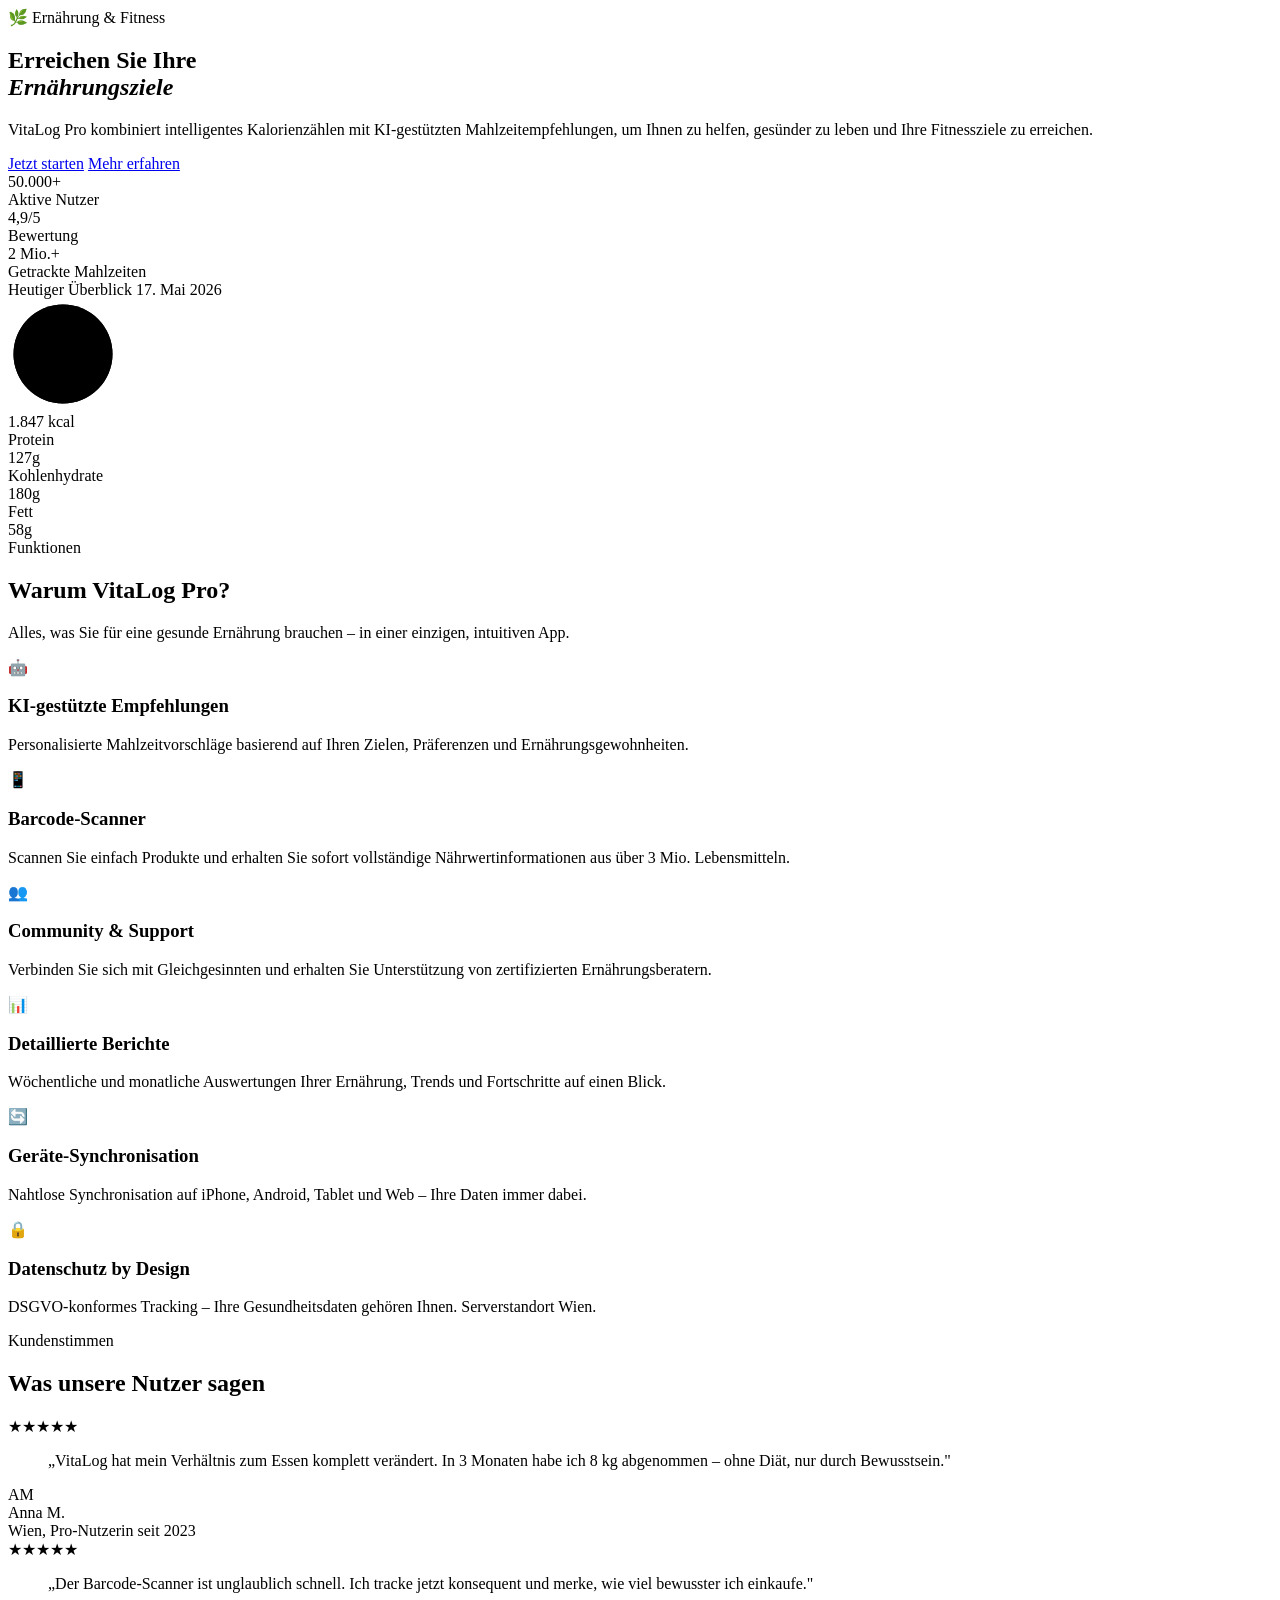
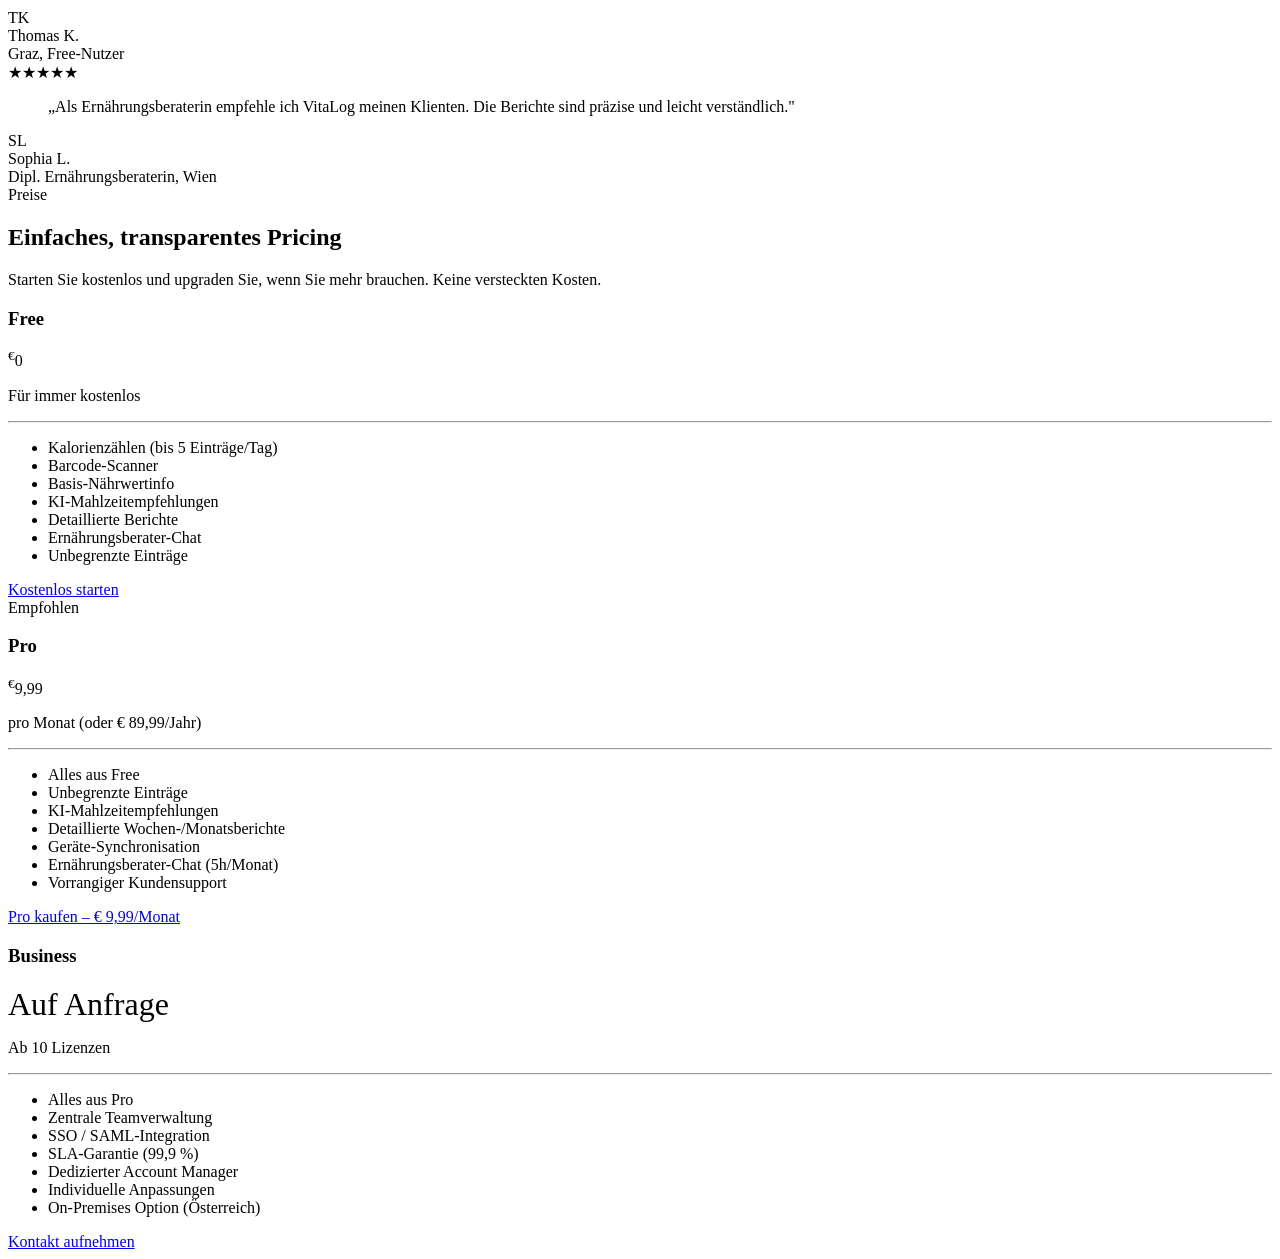
==== index.html @ e565c787 "initialise" ====
<!DOCTYPE html>
<html lang="de">
<head>
  <meta charset="UTF-8">
  <meta name="viewport" content="width=device-width, initial-scale=1.0">
  <meta name="description" content="VitaLog Pro – Die KI-gestützte Ernährungs- und Fitness-App von VitaForge OG. Kalorienzählen, Barcode-Scanner, personalisierte Mahlzeitempfehlungen.">
  <title>VitaLog Pro – Intelligentes Ernährungstracking | VitaForge OG</title>
  <link rel="stylesheet" href="css/style.css">
  <!-- Canonical -->
  <link rel="canonical" href="https://vitaforge.github.io/vitalog/">
  <!-- Open Graph -->
  <meta property="og:title" content="VitaLog Pro – Intelligentes Ernährungstracking">
  <meta property="og:description" content="KI-gestützte Mahlzeitempfehlungen und Kalorienzählen leicht gemacht.">
  <meta property="og:type" content="website">
</head>
<body>
  <div id="nav-placeholder"></div>

  <main id="main-content">
    <!-- HERO -->
    <section class="hero" aria-labelledby="hero-heading">
      <div class="container hero-inner">
        <div class="hero-content">
          <div class="hero-badge">🌿 Ernährung &amp; Fitness</div>
          <h1 id="hero-heading">Erreichen Sie Ihre<br><em>Ernährungsziele</em></h1>
          <p class="hero-sub">
            VitaLog Pro kombiniert intelligentes Kalorienzählen mit KI-gestützten
            Mahlzeitempfehlungen, um Ihnen zu helfen, gesünder zu leben und Ihre
            Fitnessziele zu erreichen.
          </p>
          <div class="hero-actions">
            <a href="#pricing" class="btn btn-lg btn-hero-primary">Jetzt starten</a>
            <a href="about.html" class="btn btn-lg btn-hero-outline">Mehr erfahren</a>
          </div>
          <div class="hero-stats" role="list" aria-label="Produktkennzahlen">
            <div class="stat" role="listitem">
              <div class="stat-value">50.000+</div>
              <div class="stat-label">Aktive Nutzer</div>
            </div>
            <div class="stat" role="listitem">
              <div class="stat-value">4,9/5</div>
              <div class="stat-label">Bewertung</div>
            </div>
            <div class="stat" role="listitem">
              <div class="stat-value">2 Mio.+</div>
              <div class="stat-label">Getrackte Mahlzeiten</div>
            </div>
          </div>
        </div>

        <!-- Mock Dashboard -->
        <div class="hero-visual" aria-hidden="true">
          <div class="dashboard-card">
            <div class="dash-header">
              <span class="dash-title">Heutiger Überblick</span>
              <span class="dash-date">17. Mai 2026</span>
            </div>
            <div class="calorie-ring">
              <svg viewBox="0 0 100 100" width="110" height="110" aria-hidden="true">
                <circle class="ring-bg" cx="50" cy="50" r="45"/>
                <circle class="ring-fill" cx="50" cy="50" r="45"/>
              </svg>
              <div class="ring-center">
                <span class="ring-kcal">1.847</span>
                <span class="ring-label">kcal</span>
              </div>
            </div>
            <div class="macro-bars">
              <div class="macro-row">
                <span class="macro-name">Protein</span>
                <div class="macro-bar-wrap"><div class="macro-bar" style="width:72%;background:#74C69D"></div></div>
                <span class="macro-val">127g</span>
              </div>
              <div class="macro-row">
                <span class="macro-name">Kohlenhydrate</span>
                <div class="macro-bar-wrap"><div class="macro-bar" style="width:85%;background:#52B788"></div></div>
                <span class="macro-val">180g</span>
              </div>
              <div class="macro-row">
                <span class="macro-name">Fett</span>
                <div class="macro-bar-wrap"><div class="macro-bar" style="width:55%;background:#40916C"></div></div>
                <span class="macro-val">58g</span>
              </div>
            </div>
          </div>
        </div>
      </div>
    </section>

    <!-- FEATURES -->
    <section id="features" aria-labelledby="features-heading">
      <div class="container">
        <div class="section-head centered">
          <span class="section-label">Funktionen</span>
          <h2 class="section-title" id="features-heading">Warum VitaLog Pro?</h2>
          <p class="section-intro">
            Alles, was Sie für eine gesunde Ernährung brauchen – in einer einzigen, intuitiven App.
          </p>
        </div>

        <div class="features-grid">
          <article class="feature-card">
            <div class="feature-icon" aria-hidden="true">🤖</div>
            <h3>KI-gestützte Empfehlungen</h3>
            <p>Personalisierte Mahlzeitvorschläge basierend auf Ihren Zielen, Präferenzen und Ernährungsgewohnheiten.</p>
          </article>
          <article class="feature-card">
            <div class="feature-icon" aria-hidden="true">📱</div>
            <h3>Barcode-Scanner</h3>
            <p>Scannen Sie einfach Produkte und erhalten Sie sofort vollständige Nährwertinformationen aus über 3 Mio. Lebensmitteln.</p>
          </article>
          <article class="feature-card">
            <div class="feature-icon" aria-hidden="true">👥</div>
            <h3>Community &amp; Support</h3>
            <p>Verbinden Sie sich mit Gleichgesinnten und erhalten Sie Unterstützung von zertifizierten Ernährungsberatern.</p>
          </article>
          <article class="feature-card">
            <div class="feature-icon" aria-hidden="true">📊</div>
            <h3>Detaillierte Berichte</h3>
            <p>Wöchentliche und monatliche Auswertungen Ihrer Ernährung, Trends und Fortschritte auf einen Blick.</p>
          </article>
          <article class="feature-card">
            <div class="feature-icon" aria-hidden="true">🔄</div>
            <h3>Geräte-Synchronisation</h3>
            <p>Nahtlose Synchronisation auf iPhone, Android, Tablet und Web – Ihre Daten immer dabei.</p>
          </article>
          <article class="feature-card">
            <div class="feature-icon" aria-hidden="true">🔒</div>
            <h3>Datenschutz by Design</h3>
            <p>DSGVO-konformes Tracking – Ihre Gesundheitsdaten gehören Ihnen. Serverstandort Wien.</p>
          </article>
        </div>
      </div>
    </section>

    <!-- TESTIMONIALS -->
    <section style="background:var(--clr-accent2);" aria-labelledby="testimonials-heading">
      <div class="container">
        <div class="section-head centered">
          <span class="section-label">Kundenstimmen</span>
          <h2 class="section-title" id="testimonials-heading">Was unsere Nutzer sagen</h2>
        </div>
        <div class="testimonials-grid">
          <article class="testimonial-card">
            <div class="testimonial-stars" aria-label="5 von 5 Sternen">★★★★★</div>
            <blockquote class="testimonial-text">
              „VitaLog hat mein Verhältnis zum Essen komplett verändert. In 3 Monaten habe ich 8 kg abgenommen – ohne Diät, nur durch Bewusstsein."
            </blockquote>
            <footer class="testimonial-author">
              <div class="avatar avatar-a" aria-hidden="true">AM</div>
              <div>
                <div class="author-name">Anna M.</div>
                <div class="author-role">Wien, Pro-Nutzerin seit 2023</div>
              </div>
            </footer>
          </article>
          <article class="testimonial-card">
            <div class="testimonial-stars" aria-label="5 von 5 Sternen">★★★★★</div>
            <blockquote class="testimonial-text">
              „Der Barcode-Scanner ist unglaublich schnell. Ich tracke jetzt konsequent und merke, wie viel bewusster ich einkaufe."
            </blockquote>
            <footer class="testimonial-author">
              <div class="avatar avatar-b" aria-hidden="true">TK</div>
              <div>
                <div class="author-name">Thomas K.</div>
                <div class="author-role">Graz, Free-Nutzer</div>
              </div>
            </footer>
          </article>
          <article class="testimonial-card">
            <div class="testimonial-stars" aria-label="5 von 5 Sternen">★★★★★</div>
            <blockquote class="testimonial-text">
              „Als Ernährungsberaterin empfehle ich VitaLog meinen Klienten. Die Berichte sind präzise und leicht verständlich."
            </blockquote>
            <footer class="testimonial-author">
              <div class="avatar avatar-c" aria-hidden="true">SL</div>
              <div>
                <div class="author-name">Sophia L.</div>
                <div class="author-role">Dipl. Ernährungsberaterin, Wien</div>
              </div>
            </footer>
          </article>
        </div>
      </div>
    </section>

    <!-- PRICING -->
    <section id="pricing" aria-labelledby="pricing-heading">
      <div class="container">
        <div class="section-head centered">
          <span class="section-label">Preise</span>
          <h2 class="section-title" id="pricing-heading">Einfaches, transparentes Pricing</h2>
          <p class="section-intro">
            Starten Sie kostenlos und upgraden Sie, wenn Sie mehr brauchen. Keine versteckten Kosten.
          </p>
        </div>

        <div class="pricing-grid">
          <!-- Free -->
          <div class="pricing-card">
            <h3 class="pricing-name">Free</h3>
            <div class="pricing-price"><sup>€</sup>0</div>
            <p class="pricing-period">Für immer kostenlos</p>
            <hr class="pricing-divider">
            <ul class="pricing-features" aria-label="Im Free-Plan enthalten">
              <li>Kalorienzählen (bis 5 Einträge/Tag)</li>
              <li>Barcode-Scanner</li>
              <li>Basis-Nährwertinfo</li>
              <li class="disabled">KI-Mahlzeitempfehlungen</li>
              <li class="disabled">Detaillierte Berichte</li>
              <li class="disabled">Ernährungsberater-Chat</li>
              <li class="disabled">Unbegrenzte Einträge</li>
            </ul>
            <a href="kontakt.html" class="btn btn-outline" style="width:100%;justify-content:center;">Kostenlos starten</a>
          </div>

          <!-- Pro (featured) -->
          <div class="pricing-card featured" aria-label="Empfohlener Plan">
            <div class="pricing-badge">Empfohlen</div>
            <h3 class="pricing-name">Pro</h3>
            <div class="pricing-price"><sup>€</sup>9,99</div>
            <p class="pricing-period">pro Monat (oder € 89,99/Jahr)</p>
            <hr class="pricing-divider">
            <ul class="pricing-features" aria-label="Im Pro-Plan enthalten">
              <li>Alles aus Free</li>
              <li>Unbegrenzte Einträge</li>
              <li>KI-Mahlzeitempfehlungen</li>
              <li>Detaillierte Wochen-/Monatsberichte</li>
              <li>Geräte-Synchronisation</li>
              <li>Ernährungsberater-Chat (5h/Monat)</li>
              <li>Vorrangiger Kundensupport</li>
            </ul>
            <a href="#checkout" class="btn btn-primary" style="width:100%;justify-content:center;" id="checkout-btn">Pro kaufen – € 9,99/Monat</a>
          </div>

          <!-- Business -->
          <div class="pricing-card">
            <h3 class="pricing-name">Business</h3>
            <div class="pricing-price" style="font-size:2rem;">Auf Anfrage</div>
            <p class="pricing-period">Ab 10 Lizenzen</p>
            <hr class="pricing-divider">
            <ul class="pricing-features" aria-label="Im Business-Plan enthalten">
              <li>Alles aus Pro</li>
              <li>Zentrale Teamverwaltung</li>
              <li>SSO / SAML-Integration</li>
              <li>SLA-Garantie (99,9 %)</li>
              <li>Dedizierter Account Manager</li>
              <li>Individuelle Anpassungen</li>
              <li>On-Premises Option (Österreich)</li>
            </ul>
            <a href="kontakt.html" class="btn btn-outline" style="width:100%;justify-content:center;">Kontakt aufnehmen</a>
          </div>
        </div>
      </div>
    </section>

    <!-- CHECKOUT MODAL (mock) -->
    <div id="checkout" role="dialog" aria-modal="true" aria-labelledby="checkout-title" style="display:none;position:fixed;inset:0;background:rgba(0,0,0,.5);z-index:500;place-items:center;padding:1rem;" class="checkout-overlay">
      <div style="background:#fff;border-radius:16px;padding:2.5rem;max-width:460px;width:100%;">
        <h2 id="checkout-title" style="font-size:1.4rem;margin-bottom:1.5rem;color:var(--clr-primary-d);">VitaLog Pro kaufen</h2>
        <div style="background:var(--clr-accent2);border-radius:8px;padding:1rem;margin-bottom:1.5rem;display:flex;justify-content:space-between;align-items:center;">
          <span style="font-weight:600;">VitaLog Pro Monatsabo</span>
          <span style="font-family:var(--ff-display);font-size:1.3rem;color:var(--clr-primary);">€ 9,99/Monat</span>
        </div>
        <div class="form-group">
          <label for="co-name">Vollständiger Name <span class="required-mark" aria-hidden="true">*</span></label>
          <input type="text" id="co-name" autocomplete="name" placeholder="Max Mustermann" required>
        </div>
        <div class="form-group">
          <label for="co-email">E-Mail-Adresse <span class="required-mark" aria-hidden="true">*</span></label>
          <input type="email" id="co-email" autocomplete="email" placeholder="max@beispiel.at" required>
        </div>
        <div class="form-group">
          <label for="co-card">Kreditkartennummer <span class="required-mark" aria-hidden="true">*</span></label>
          <input type="text" id="co-card" placeholder="•••• •••• •••• ••••" maxlength="19" autocomplete="cc-number">
          <p class="form-hint">🔒 Demo-Formular – keine echte Zahlungsverarbeitung</p>
        </div>
        <div style="display:grid;grid-template-columns:1fr 1fr;gap:1rem;">
          <div class="form-group">
            <label for="co-exp">Ablaufdatum</label>
            <input type="text" id="co-exp" placeholder="MM/JJ" maxlength="5">
          </div>
          <div class="form-group">
            <label for="co-cvc">CVC</label>
            <input type="text" id="co-cvc" placeholder="•••" maxlength="4">
          </div>
        </div>
        <label class="checkbox-label" style="margin-bottom:1.5rem;">
          <input type="checkbox" id="co-agb" required>
          <span>Ich akzeptiere die <a href="lizenz.html">Lizenz&shy;bedingungen</a> und die <a href="datenschutz.html">Datenschutz&shy;erklärung</a>.</span>
        </label>
        <div style="display:flex;gap:.75rem;">
          <button onclick="document.getElementById('checkout').style.display='none'" class="btn btn-outline" style="flex:1;" aria-label="Kaufdialog schließen">Abbrechen</button>
          <button onclick="handleCheckout()" class="btn btn-primary" style="flex:2;" id="co-submit">Jetzt kaufen</button>
        </div>
      </div>
    </div>

  </main>

  <div id="footer-placeholder"></div>
  <div id="cookie-placeholder"></div>

  <script src="js/components.js"></script>
  <script>
    document.getElementById('nav-placeholder').innerHTML = VL.nav('home');
    document.getElementById('footer-placeholder').innerHTML = VL.footer();
    document.getElementById('cookie-placeholder').innerHTML = VL.cookie();

    document.getElementById('checkout-btn').addEventListener('click', (e) => {
      e.preventDefault();
      const overlay = document.getElementById('checkout');
      overlay.style.display = 'grid';
      document.getElementById('co-name').focus();
    });

    document.getElementById('checkout').addEventListener('click', (e) => {
      if (e.target === e.currentTarget) e.currentTarget.style.display = 'none';
    });

    document.addEventListener('keydown', (e) => {
      if (e.key === 'Escape') document.getElementById('checkout').style.display = 'none';
    });

    function handleCheckout() {
      const name = document.getElementById('co-name').value.trim();
      const email = document.getElementById('co-email').value.trim();
      const agb = document.getElementById('co-agb').checked;
      if (!name || !email || !agb) {
        alert('Bitte füllen Sie alle Pflichtfelder aus und akzeptieren Sie die Lizenzbedingungen.');
        return;
      }
      document.getElementById('checkout').style.display = 'none';
      alert('✅ Danke, ' + name + '!\n\nIhre Bestellung ist eingegangen (Demo-Modus). Sie erhalten eine Bestätigung an: ' + email);
    }
  </script>
  <script src="js/main.js"></script>
</body>
</html>
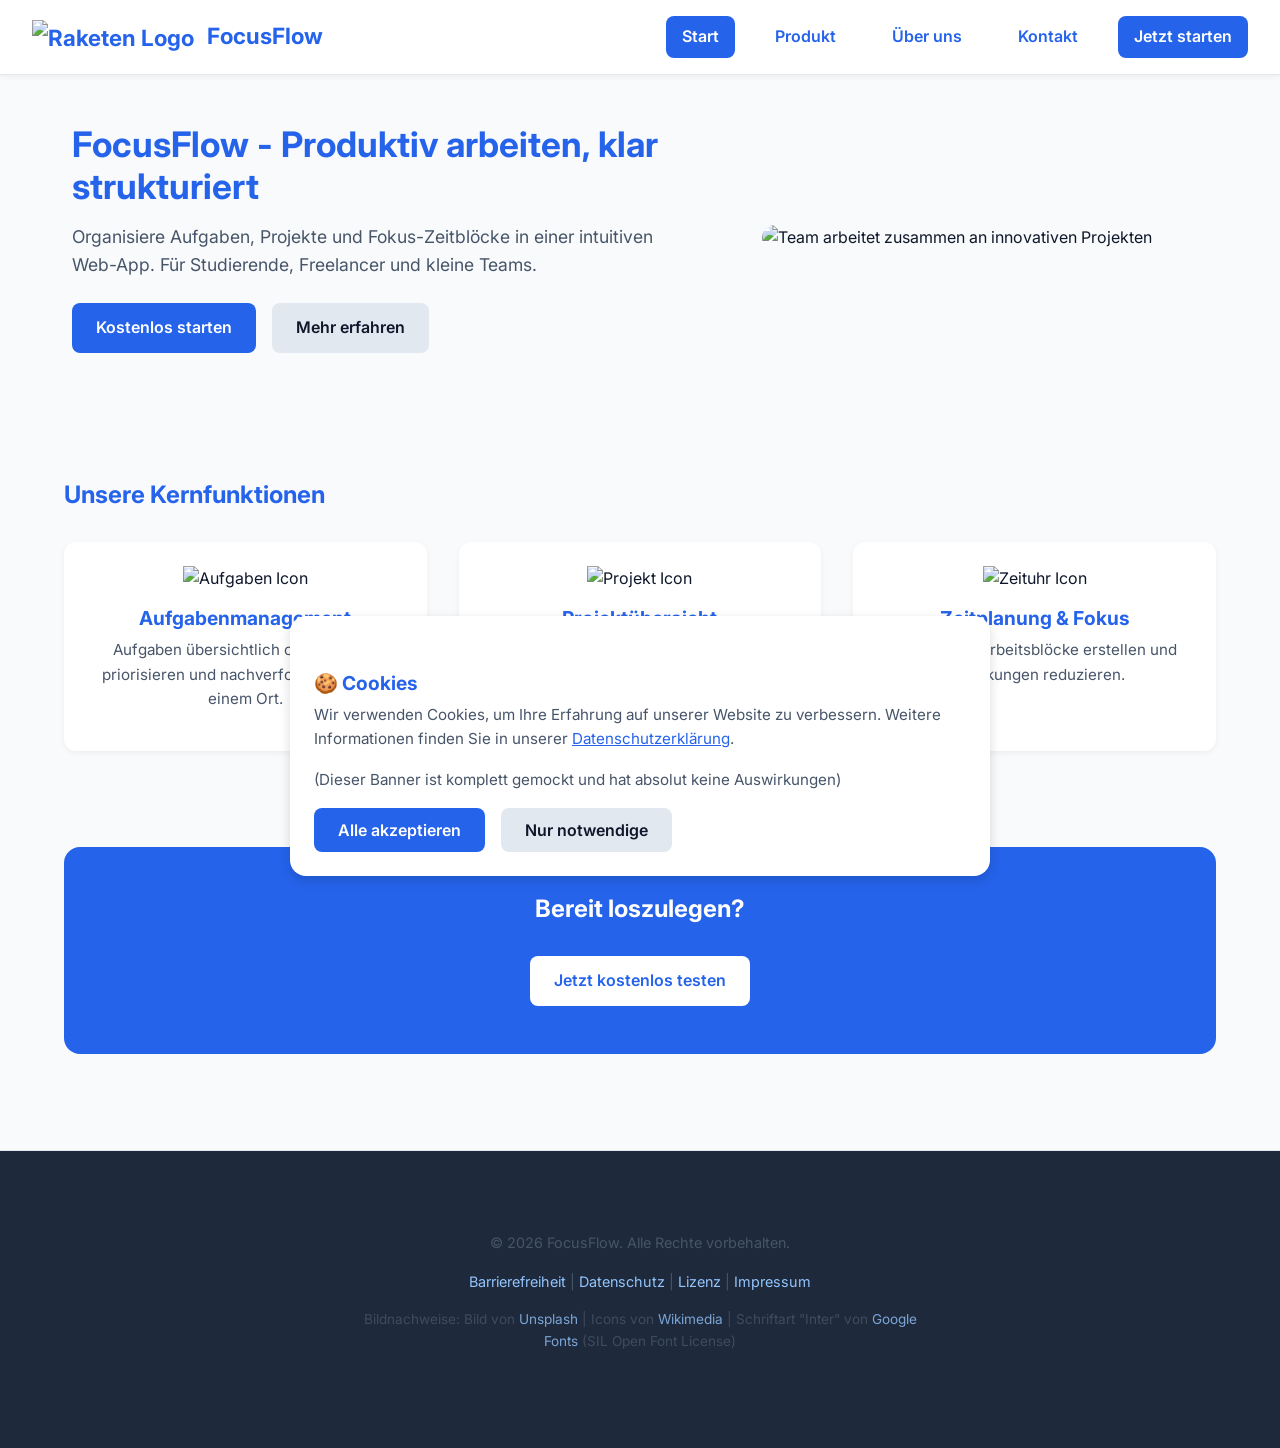
==== commit 4cbb1333: "no js :(" ====
--- a/index.html
+++ b/index.html
@@ -1,339 +1,143 @@
 <!DOCTYPE html>
 <html lang="de">
+
 <head>
-  <meta charset="UTF-8">
-  <meta name="viewport" content="width=device-width, initial-scale=1.0">
-  <meta name="description" content="VitaLog Pro – Die KI-gestützte Ernährungs- und Fitness-App von VitaForge OG. Kalorienzählen, Barcode-Scanner, personalisierte Mahlzeitempfehlungen.">
-  <title>VitaLog Pro – Intelligentes Ernährungstracking | VitaForge OG</title>
-  <link rel="stylesheet" href="css/style.css">
-  <!-- Canonical -->
-  <link rel="canonical" href="https://vitaforge.github.io/vitalog/">
-  <!-- Open Graph -->
-  <meta property="og:title" content="VitaLog Pro – Intelligentes Ernährungstracking">
-  <meta property="og:description" content="KI-gestützte Mahlzeitempfehlungen und Kalorienzählen leicht gemacht.">
-  <meta property="og:type" content="website">
+    <meta charset="UTF-8">
+    <meta name="viewport" content="width=device-width, initial-scale=1.0">
+    <meta name="description" content="Willkommen bei FokusFlow - der innovativen Planungs-Software.">
+    <title>FocusFlow - Produktiv arbeiten</title>
+    <link rel="preconnect" href="https://fonts.googleapis.com">
+    <link rel="preconnect" href="https://fonts.gstatic.com" crossorigin>
+    <link href="https://fonts.googleapis.com/css2?family=Inter:wght@400;500;600;700&display=swap" rel="stylesheet">
+    <link rel="stylesheet" href="./style.css">
 </head>
+
 <body>
-  <div id="nav-placeholder"></div>
 
-  <main id="main-content">
-    <!-- HERO -->
-    <section class="hero" aria-labelledby="hero-heading">
-      <div class="container hero-inner">
-        <div class="hero-content">
-          <div class="hero-badge">🌿 Ernährung &amp; Fitness</div>
-          <h1 id="hero-heading">Erreichen Sie Ihre<br><em>Ernährungsziele</em></h1>
-          <p class="hero-sub">
-            VitaLog Pro kombiniert intelligentes Kalorienzählen mit KI-gestützten
-            Mahlzeitempfehlungen, um Ihnen zu helfen, gesünder zu leben und Ihre
-            Fitnessziele zu erreichen.
-          </p>
-          <div class="hero-actions">
-            <a href="#pricing" class="btn btn-lg btn-hero-primary">Jetzt starten</a>
-            <a href="about.html" class="btn btn-lg btn-hero-outline">Mehr erfahren</a>
-          </div>
-          <div class="hero-stats" role="list" aria-label="Produktkennzahlen">
-            <div class="stat" role="listitem">
-              <div class="stat-value">50.000+</div>
-              <div class="stat-label">Aktive Nutzer</div>
+    <header class="site-header">
+        <div class="logo">
+            <a href="index.html">
+                <img src="https://cdn-icons-png.flaticon.com/512/10450/10450953.png" alt="Raketen Logo" style="height: 40px; width: auto; vertical-align: middle; margin-right: 8px;">
+                FocusFlow
+            </a>
+        </div>
+        <nav aria-label="Hauptnavigation">
+            <a href="index.html" class="active">Start</a>
+            <a href="produkt.html">Produkt</a>
+            <a href="about.html">Über uns</a>
+            <a href="kontakt.html">Kontakt</a>
+            <a href="anmelden.html" class="starten">Jetzt starten</a>
+        </nav>
+    </header>
+
+    <main id="main-content">
+        <section class="hero container">
+            <div class="hero-text">
+                <h1>FocusFlow - Produktiv arbeiten, klar strukturiert</h1>
+                <p>
+                    Organisiere Aufgaben, Projekte und Fokus-Zeitblöcke in einer intuitiven Web-App. Für Studierende, Freelancer und kleine Teams.
+                </p>
+                <div class="hero-buttons">
+                    <a href="anmelden.html" class="btn-primary">Kostenlos starten</a>
+                    <a href="produkt.html" class="btn-secondary">Mehr erfahren</a>
+                </div>
             </div>
-            <div class="stat" role="listitem">
-              <div class="stat-value">4,9/5</div>
-              <div class="stat-label">Bewertung</div>
+            <div class="hero-image">
+                <img src="https://images.unsplash.com/photo-1551434678-e076c223a692?w=600&h=400&fit=crop" 
+                     alt="Team arbeitet zusammen an innovativen Projekten">
             </div>
-            <div class="stat" role="listitem">
-              <div class="stat-value">2 Mio.+</div>
-              <div class="stat-label">Getrackte Mahlzeiten</div>
+        </section>
+
+        <section class="container">
+            <h2>Unsere Kernfunktionen</h2>
+            
+            <div class="feature-grid">
+                <div class="feature">
+                    <img src="./images/icon-task.svg" 
+                         alt="Aufgaben Icon">
+                    <h3>Aufgabenmanagement</h3>
+                    <p>Aufgaben übersichtlich organisieren, priorisieren und nachverfolgen. Alles an einem Ort.</p>
+                </div>
+                
+                <div class="feature">
+                    <img src="./images/icon-project.svg" 
+                         alt="Projekt Icon">
+                    <h3>Projektübersicht</h3>
+                    <p>Projekte bündeln und Fortschritte klar visualisieren.</p>
+                </div>
+                
+                <div class="feature">
+                    <img src="./images/icon-time.svg" 
+                         alt="Zeituhr Icon">
+                    <h3>Zeitplanung & Fokus</h3>
+                    <p>Fokussierte Arbeitsblöcke erstellen und Ablenkungen reduzieren.</p>
+                </div>
+
             </div>
-          </div>
+        </section>
+
+        <section class="container">
+            <div class="cta">
+                <h2>Bereit loszulegen?</h2>
+                <a href="anmelden.html" class="btn-primary">Jetzt kostenlos testen</a>
+            </div>
+        </section>
+    </main>
+
+    <footer class="site-footer">
+        <div class="container">
+            <p>&copy; 2026 FocusFlow. Alle Rechte vorbehalten.</p>
+            <p>
+                <a href="barrierefreiheit.html">Barrierefreiheit</a> | 
+                <a href="datenschutz.html">Datenschutz</a> | 
+                <a href="lizenz.html">Lizenz</a> | 
+                <a href="impressum.html">Impressum</a>
+            </p>
+            <p style="margin-top: 1rem; font-size: 0.85rem; opacity: 0.8;">
+                Bildnachweise: Bild von <a href="https://unsplash.com" target="_blank" rel="noopener">Unsplash</a> | 
+                Icons von <a href="https://commons.wikimedia.org" target="_blank" rel="noopener">Wikimedia</a>  | 
+                Schriftart "Inter" von <a href="https://fonts.google.com" target="_blank" rel="noopener">Google Fonts</a> 
+                (SIL Open Font License)
+            </p>
         </div>
+    </footer>
 
-        <!-- Mock Dashboard -->
-        <div class="hero-visual" aria-hidden="true">
-          <div class="dashboard-card">
-            <div class="dash-header">
-              <span class="dash-title">Heutiger Überblick</span>
-              <span class="dash-date">17. Mai 2026</span>
+    <div class="cookie-banner" id="cookieBanner">
+        <div class="cookie-content">
+            <h2>🍪 Cookies</h2>
+            <p>
+                Wir verwenden Cookies, um Ihre Erfahrung auf unserer Website zu verbessern. 
+                Weitere Informationen finden Sie in unserer 
+                <a href="datenschutz.html">Datenschutzerklärung</a>.
+            </p>
+            <p>(Dieser Banner ist komplett gemockt und hat absolut keine Auswirkungen)</p>
+            <div class="cookie-buttons">
+                <button class="btn-primary" onclick="acceptCookies()">Alle akzeptieren</button>
+                <button class="btn-secondary" onclick="declineCookies()">Nur notwendige</button>
             </div>
-            <div class="calorie-ring">
-              <svg viewBox="0 0 100 100" width="110" height="110" aria-hidden="true">
-                <circle class="ring-bg" cx="50" cy="50" r="45"/>
-                <circle class="ring-fill" cx="50" cy="50" r="45"/>
-              </svg>
-              <div class="ring-center">
-                <span class="ring-kcal">1.847</span>
-                <span class="ring-label">kcal</span>
-              </div>
-            </div>
-            <div class="macro-bars">
-              <div class="macro-row">
-                <span class="macro-name">Protein</span>
-                <div class="macro-bar-wrap"><div class="macro-bar" style="width:72%;background:#74C69D"></div></div>
-                <span class="macro-val">127g</span>
-              </div>
-              <div class="macro-row">
-                <span class="macro-name">Kohlenhydrate</span>
-                <div class="macro-bar-wrap"><div class="macro-bar" style="width:85%;background:#52B788"></div></div>
-                <span class="macro-val">180g</span>
-              </div>
-              <div class="macro-row">
-                <span class="macro-name">Fett</span>
-                <div class="macro-bar-wrap"><div class="macro-bar" style="width:55%;background:#40916C"></div></div>
-                <span class="macro-val">58g</span>
-              </div>
-            </div>
-          </div>
         </div>
-      </div>
-    </section>
-
-    <!-- FEATURES -->
-    <section id="features" aria-labelledby="features-heading">
-      <div class="container">
-        <div class="section-head centered">
-          <span class="section-label">Funktionen</span>
-          <h2 class="section-title" id="features-heading">Warum VitaLog Pro?</h2>
-          <p class="section-intro">
-            Alles, was Sie für eine gesunde Ernährung brauchen – in einer einzigen, intuitiven App.
-          </p>
-        </div>
-
-        <div class="features-grid">
-          <article class="feature-card">
-            <div class="feature-icon" aria-hidden="true">🤖</div>
-            <h3>KI-gestützte Empfehlungen</h3>
-            <p>Personalisierte Mahlzeitvorschläge basierend auf Ihren Zielen, Präferenzen und Ernährungsgewohnheiten.</p>
-          </article>
-          <article class="feature-card">
-            <div class="feature-icon" aria-hidden="true">📱</div>
-            <h3>Barcode-Scanner</h3>
-            <p>Scannen Sie einfach Produkte und erhalten Sie sofort vollständige Nährwertinformationen aus über 3 Mio. Lebensmitteln.</p>
-          </article>
-          <article class="feature-card">
-            <div class="feature-icon" aria-hidden="true">👥</div>
-            <h3>Community &amp; Support</h3>
-            <p>Verbinden Sie sich mit Gleichgesinnten und erhalten Sie Unterstützung von zertifizierten Ernährungsberatern.</p>
-          </article>
-          <article class="feature-card">
-            <div class="feature-icon" aria-hidden="true">📊</div>
-            <h3>Detaillierte Berichte</h3>
-            <p>Wöchentliche und monatliche Auswertungen Ihrer Ernährung, Trends und Fortschritte auf einen Blick.</p>
-          </article>
-          <article class="feature-card">
-            <div class="feature-icon" aria-hidden="true">🔄</div>
-            <h3>Geräte-Synchronisation</h3>
-            <p>Nahtlose Synchronisation auf iPhone, Android, Tablet und Web – Ihre Daten immer dabei.</p>
-          </article>
-          <article class="feature-card">
-            <div class="feature-icon" aria-hidden="true">🔒</div>
-            <h3>Datenschutz by Design</h3>
-            <p>DSGVO-konformes Tracking – Ihre Gesundheitsdaten gehören Ihnen. Serverstandort Wien.</p>
-          </article>
-        </div>
-      </div>
-    </section>
-
-    <!-- TESTIMONIALS -->
-    <section style="background:var(--clr-accent2);" aria-labelledby="testimonials-heading">
-      <div class="container">
-        <div class="section-head centered">
-          <span class="section-label">Kundenstimmen</span>
-          <h2 class="section-title" id="testimonials-heading">Was unsere Nutzer sagen</h2>
-        </div>
-        <div class="testimonials-grid">
-          <article class="testimonial-card">
-            <div class="testimonial-stars" aria-label="5 von 5 Sternen">★★★★★</div>
-            <blockquote class="testimonial-text">
-              „VitaLog hat mein Verhältnis zum Essen komplett verändert. In 3 Monaten habe ich 8 kg abgenommen – ohne Diät, nur durch Bewusstsein."
-            </blockquote>
-            <footer class="testimonial-author">
-              <div class="avatar avatar-a" aria-hidden="true">AM</div>
-              <div>
-                <div class="author-name">Anna M.</div>
-                <div class="author-role">Wien, Pro-Nutzerin seit 2023</div>
-              </div>
-            </footer>
-          </article>
-          <article class="testimonial-card">
-            <div class="testimonial-stars" aria-label="5 von 5 Sternen">★★★★★</div>
-            <blockquote class="testimonial-text">
-              „Der Barcode-Scanner ist unglaublich schnell. Ich tracke jetzt konsequent und merke, wie viel bewusster ich einkaufe."
-            </blockquote>
-            <footer class="testimonial-author">
-              <div class="avatar avatar-b" aria-hidden="true">TK</div>
-              <div>
-                <div class="author-name">Thomas K.</div>
-                <div class="author-role">Graz, Free-Nutzer</div>
-              </div>
-            </footer>
-          </article>
-          <article class="testimonial-card">
-            <div class="testimonial-stars" aria-label="5 von 5 Sternen">★★★★★</div>
-            <blockquote class="testimonial-text">
-              „Als Ernährungsberaterin empfehle ich VitaLog meinen Klienten. Die Berichte sind präzise und leicht verständlich."
-            </blockquote>
-            <footer class="testimonial-author">
-              <div class="avatar avatar-c" aria-hidden="true">SL</div>
-              <div>
-                <div class="author-name">Sophia L.</div>
-                <div class="author-role">Dipl. Ernährungsberaterin, Wien</div>
-              </div>
-            </footer>
-          </article>
-        </div>
-      </div>
-    </section>
-
-    <!-- PRICING -->
-    <section id="pricing" aria-labelledby="pricing-heading">
-      <div class="container">
-        <div class="section-head centered">
-          <span class="section-label">Preise</span>
-          <h2 class="section-title" id="pricing-heading">Einfaches, transparentes Pricing</h2>
-          <p class="section-intro">
-            Starten Sie kostenlos und upgraden Sie, wenn Sie mehr brauchen. Keine versteckten Kosten.
-          </p>
-        </div>
-
-        <div class="pricing-grid">
-          <!-- Free -->
-          <div class="pricing-card">
-            <h3 class="pricing-name">Free</h3>
-            <div class="pricing-price"><sup>€</sup>0</div>
-            <p class="pricing-period">Für immer kostenlos</p>
-            <hr class="pricing-divider">
-            <ul class="pricing-features" aria-label="Im Free-Plan enthalten">
-              <li>Kalorienzählen (bis 5 Einträge/Tag)</li>
-              <li>Barcode-Scanner</li>
-              <li>Basis-Nährwertinfo</li>
-              <li class="disabled">KI-Mahlzeitempfehlungen</li>
-              <li class="disabled">Detaillierte Berichte</li>
-              <li class="disabled">Ernährungsberater-Chat</li>
-              <li class="disabled">Unbegrenzte Einträge</li>
-            </ul>
-            <a href="kontakt.html" class="btn btn-outline" style="width:100%;justify-content:center;">Kostenlos starten</a>
-          </div>
-
-          <!-- Pro (featured) -->
-          <div class="pricing-card featured" aria-label="Empfohlener Plan">
-            <div class="pricing-badge">Empfohlen</div>
-            <h3 class="pricing-name">Pro</h3>
-            <div class="pricing-price"><sup>€</sup>9,99</div>
-            <p class="pricing-period">pro Monat (oder € 89,99/Jahr)</p>
-            <hr class="pricing-divider">
-            <ul class="pricing-features" aria-label="Im Pro-Plan enthalten">
-              <li>Alles aus Free</li>
-              <li>Unbegrenzte Einträge</li>
-              <li>KI-Mahlzeitempfehlungen</li>
-              <li>Detaillierte Wochen-/Monatsberichte</li>
-              <li>Geräte-Synchronisation</li>
-              <li>Ernährungsberater-Chat (5h/Monat)</li>
-              <li>Vorrangiger Kundensupport</li>
-            </ul>
-            <a href="#checkout" class="btn btn-primary" style="width:100%;justify-content:center;" id="checkout-btn">Pro kaufen – € 9,99/Monat</a>
-          </div>
-
-          <!-- Business -->
-          <div class="pricing-card">
-            <h3 class="pricing-name">Business</h3>
-            <div class="pricing-price" style="font-size:2rem;">Auf Anfrage</div>
-            <p class="pricing-period">Ab 10 Lizenzen</p>
-            <hr class="pricing-divider">
-            <ul class="pricing-features" aria-label="Im Business-Plan enthalten">
-              <li>Alles aus Pro</li>
-              <li>Zentrale Teamverwaltung</li>
-              <li>SSO / SAML-Integration</li>
-              <li>SLA-Garantie (99,9 %)</li>
-              <li>Dedizierter Account Manager</li>
-              <li>Individuelle Anpassungen</li>
-              <li>On-Premises Option (Österreich)</li>
-            </ul>
-            <a href="kontakt.html" class="btn btn-outline" style="width:100%;justify-content:center;">Kontakt aufnehmen</a>
-          </div>
-        </div>
-      </div>
-    </section>
-
-    <!-- CHECKOUT MODAL (mock) -->
-    <div id="checkout" role="dialog" aria-modal="true" aria-labelledby="checkout-title" style="display:none;position:fixed;inset:0;background:rgba(0,0,0,.5);z-index:500;place-items:center;padding:1rem;" class="checkout-overlay">
-      <div style="background:#fff;border-radius:16px;padding:2.5rem;max-width:460px;width:100%;">
-        <h2 id="checkout-title" style="font-size:1.4rem;margin-bottom:1.5rem;color:var(--clr-primary-d);">VitaLog Pro kaufen</h2>
-        <div style="background:var(--clr-accent2);border-radius:8px;padding:1rem;margin-bottom:1.5rem;display:flex;justify-content:space-between;align-items:center;">
-          <span style="font-weight:600;">VitaLog Pro Monatsabo</span>
-          <span style="font-family:var(--ff-display);font-size:1.3rem;color:var(--clr-primary);">€ 9,99/Monat</span>
-        </div>
-        <div class="form-group">
-          <label for="co-name">Vollständiger Name <span class="required-mark" aria-hidden="true">*</span></label>
-          <input type="text" id="co-name" autocomplete="name" placeholder="Max Mustermann" required>
-        </div>
-        <div class="form-group">
-          <label for="co-email">E-Mail-Adresse <span class="required-mark" aria-hidden="true">*</span></label>
-          <input type="email" id="co-email" autocomplete="email" placeholder="max@beispiel.at" required>
-        </div>
-        <div class="form-group">
-          <label for="co-card">Kreditkartennummer <span class="required-mark" aria-hidden="true">*</span></label>
-          <input type="text" id="co-card" placeholder="•••• •••• •••• ••••" maxlength="19" autocomplete="cc-number">
-          <p class="form-hint">🔒 Demo-Formular – keine echte Zahlungsverarbeitung</p>
-        </div>
-        <div style="display:grid;grid-template-columns:1fr 1fr;gap:1rem;">
-          <div class="form-group">
-            <label for="co-exp">Ablaufdatum</label>
-            <input type="text" id="co-exp" placeholder="MM/JJ" maxlength="5">
-          </div>
-          <div class="form-group">
-            <label for="co-cvc">CVC</label>
-            <input type="text" id="co-cvc" placeholder="•••" maxlength="4">
-          </div>
-        </div>
-        <label class="checkbox-label" style="margin-bottom:1.5rem;">
-          <input type="checkbox" id="co-agb" required>
-          <span>Ich akzeptiere die <a href="lizenz.html">Lizenz&shy;bedingungen</a> und die <a href="datenschutz.html">Datenschutz&shy;erklärung</a>.</span>
-        </label>
-        <div style="display:flex;gap:.75rem;">
-          <button onclick="document.getElementById('checkout').style.display='none'" class="btn btn-outline" style="flex:1;" aria-label="Kaufdialog schließen">Abbrechen</button>
-          <button onclick="handleCheckout()" class="btn btn-primary" style="flex:2;" id="co-submit">Jetzt kaufen</button>
-        </div>
-      </div>
     </div>
 
-  </main>
+    <script>
+        function showCookieBanner() {
+            const banner = document.getElementById('cookieBanner');
+            const cookieConsent = sessionStorage.getItem('cookieConsent');
+            
+            if (!cookieConsent) {
+                banner.classList.add('show');
+            }
+        }
 
-  <div id="footer-placeholder"></div>
-  <div id="cookie-placeholder"></div>
+        function acceptCookies() {
+            sessionStorage.setItem('cookieConsent', 'accepted');
+            document.getElementById('cookieBanner').classList.remove('show');
+        }
 
-  <script src="js/components.js"></script>
-  <script>
-    document.getElementById('nav-placeholder').innerHTML = VL.nav('home');
-    document.getElementById('footer-placeholder').innerHTML = VL.footer();
-    document.getElementById('cookie-placeholder').innerHTML = VL.cookie();
-
-    document.getElementById('checkout-btn').addEventListener('click', (e) => {
-      e.preventDefault();
-      const overlay = document.getElementById('checkout');
-      overlay.style.display = 'grid';
-      document.getElementById('co-name').focus();
-    });
-
-    document.getElementById('checkout').addEventListener('click', (e) => {
-      if (e.target === e.currentTarget) e.currentTarget.style.display = 'none';
-    });
-
-    document.addEventListener('keydown', (e) => {
-      if (e.key === 'Escape') document.getElementById('checkout').style.display = 'none';
-    });
-
-    function handleCheckout() {
-      const name = document.getElementById('co-name').value.trim();
-      const email = document.getElementById('co-email').value.trim();
-      const agb = document.getElementById('co-agb').checked;
-      if (!name || !email || !agb) {
-        alert('Bitte füllen Sie alle Pflichtfelder aus und akzeptieren Sie die Lizenzbedingungen.');
-        return;
-      }
-      document.getElementById('checkout').style.display = 'none';
-      alert('✅ Danke, ' + name + '!\n\nIhre Bestellung ist eingegangen (Demo-Modus). Sie erhalten eine Bestätigung an: ' + email);
-    }
-  </script>
-  <script src="js/main.js"></script>
+        function declineCookies() {
+            sessionStorage.setItem('cookieConsent', 'declined');
+            document.getElementById('cookieBanner').classList.remove('show');
+        }
+        window.addEventListener('DOMContentLoaded', showCookieBanner);
+    </script>
 </body>
-</html>
+</html>
--- a/style.css
+++ b/style.css
@@ -0,0 +1,505 @@
+/* css variablen und design marken */
+:root {
+  /* Colors */
+  --color-primary: #2563eb;
+  --color-primary-hover: #1e40af;
+  --color-bg: #f8fafc;
+  --color-surface: #ffffff;
+  --color-text: #0f172a;
+  --color-text-secondary: #475569;
+  --color-border: #e2e8f0;
+  --color-footer-bg: #1e293b;
+  --color-link: #93c5fd;
+  
+  /* Spacing */
+  --spacing-xs: 0.5rem;
+  --spacing-sm: 1rem;
+  --spacing-md: 1.5rem;
+  --spacing-lg: 2rem;
+  --spacing-xl: 3rem;
+  
+  /* Typography */
+  --font-base: "Inter", system-ui, -apple-system, sans-serif;
+  --font-size-base: 1rem;
+  --font-size-lg: 1.1rem;
+  --font-size-xl: 1.2rem;
+  --font-size-2xl: 1.5rem;
+  --font-size-3xl: 2rem;
+  --font-size-4xl: 2.2rem;
+  --line-height-base: 1.6;
+  
+  /* Borders & Shadows */
+  --border-radius-sm: 0.5rem;
+  --border-radius-md: 0.75rem;
+  --border-radius-lg: 1rem;
+  --border-radius-full: 999px;
+  --shadow-sm: 0 2px 6px rgba(0, 0, 0, 0.05);
+  --shadow-md: 0 4px 12px rgba(0, 0, 0, 0.15);
+  
+  /* Transitions */
+  --transition-base: 0.3s ease;
+}
+
+/* global reset */
+*,
+*::before,
+*::after {
+  box-sizing: border-box;
+  margin: 0;
+  padding: 0;
+}
+
+html {
+  scroll-behavior: smooth;
+  font-size: 16px;
+}
+
+body {
+  font-family: var(--font-base);
+  font-size: var(--font-size-base);
+  line-height: var(--line-height-base);
+  color: var(--color-text);
+  background-color: var(--color-bg);
+  padding-top: 0;
+}
+
+/* text and headlines */
+h1,
+h2,
+h3,
+h4,
+h5,
+h6 {
+  color: var(--color-primary);
+  line-height: 1.2;
+  font-weight: 700;
+  margin-bottom: var(--spacing-sm);
+}
+
+h1 {
+  font-size: var(--font-size-3xl);
+}
+
+h2 {
+  font-size: var(--font-size-2xl);
+  margin-top: var(--spacing-lg);
+}
+
+h3 {
+  font-size: var(--font-size-xl);
+}
+
+p {
+  max-width: 65ch;
+  color: var(--color-text-secondary);
+  margin-bottom: var(--spacing-sm);
+}
+
+a {
+  color: var(--color-primary);
+  text-decoration: none;
+  transition: color var(--transition-base);
+}
+
+a:hover,
+a:focus {
+  color: var(--color-primary-hover);
+}
+
+/* layout container*/
+.container {
+  max-width: 1200px;
+  margin: 0 auto;
+  padding: var(--spacing-xl) var(--spacing-md);
+}
+
+/* header */
+.site-header {
+  display: flex;
+  justify-content: space-between;
+  align-items: center;
+  padding: var(--spacing-sm) var(--spacing-lg);
+  background-color: var(--color-surface);
+  box-shadow: var(--shadow-sm);
+  position: sticky;
+  top: 0;
+  z-index: 100;
+  border-bottom: 1px solid var(--color-border);
+}
+
+.logo a {
+  font-size: 1.4rem;
+  font-weight: 700;
+  color: var(--color-primary);
+}
+
+/* Navigation */
+.site-header nav {
+  display: flex;
+  gap: var(--spacing-md);
+  align-items: center;
+}
+
+.site-header nav a {
+  font-weight: 600;
+  padding: var(--spacing-xs) var(--spacing-sm);
+  border-radius: var(--border-radius-sm);
+  transition: background-color var(--transition-base);
+}
+
+.site-header nav a:hover,
+.site-header nav a:focus {
+  background-color: var(--color-border);
+}
+
+.site-header nav a.active {
+  background-color: var(--color-primary);
+  color: var(--color-surface);
+}
+
+.starten {
+  background-color: var(--color-primary);
+  color: var(--color-surface);
+  border-radius: var(--border-radius-full);
+  padding: 0.6rem 1.3rem;
+  font-weight: 600;
+}
+
+.starten:hover,
+.starten:focus {
+  background-color: var(--color-primary-hover);
+}
+
+/* footer */
+.site-footer {
+  background-color: var(--color-footer-bg);
+  color: var(--color-surface);
+  padding: var(--spacing-lg);
+  text-align: center;
+  font-size: 0.9rem;
+  margin-top: var(--spacing-xl);
+  border-top: 1px solid var(--color-border);
+  display: flex;
+  justify-content: center;
+  align-items: center;
+}
+
+.site-footer .container {
+  text-align: center;
+}
+
+.site-footer a {
+  color: var(--color-link);
+}
+
+.site-footer a:hover,
+.site-footer a:focus {
+  color: var(--color-surface);
+}
+
+/* cards/sections*/
+.card {
+  background-color: var(--color-surface);
+  padding: var(--spacing-lg);
+  margin-bottom: var(--spacing-lg);
+  border-radius: var(--border-radius-lg);
+  box-shadow: var(--shadow-sm);
+}
+
+/* buttons */
+button,
+.btn-primary,
+.btn-secondary {
+  font-family: inherit;
+  font-size: var(--font-size-base);
+  font-weight: 600;
+  cursor: pointer;
+  border: none;
+  border-radius: var(--border-radius-sm);
+  padding: 0.75rem 1.5rem;
+  transition: background-color var(--transition-base);
+  display: inline-block;
+  text-align: center;
+}
+
+.btn-primary {
+  background-color: var(--color-primary);
+  color: var(--color-surface);
+}
+
+.btn-primary:hover,
+.btn-primary:focus {
+  background-color: var(--color-primary-hover);
+}
+
+.btn-secondary {
+  background-color: var(--color-border);
+  color: var(--color-text);
+}
+
+.btn-secondary:hover,
+.btn-secondary:focus {
+  background-color: #cbd5e1;
+}
+
+/* top (hero) section landing page*/
+.hero {
+  display: flex;
+  flex-wrap: wrap;
+  align-items: center;
+  gap: var(--spacing-lg);
+  padding: var(--spacing-xl) var(--spacing-lg);
+  background-color: #f9fafb;
+  border-radius: var(--border-radius-lg);
+}
+
+.hero-text {
+  flex: 1 1 400px;
+}
+
+.hero-text h1 {
+  font-size: var(--font-size-4xl);
+  margin-bottom: var(--spacing-sm);
+  color: var(--color-primary);
+}
+
+.hero-text p {
+  font-size: var(--font-size-lg);
+  margin-bottom: var(--spacing-md);
+  color: var(--color-text-secondary);
+}
+
+.hero-buttons {
+  display: flex;
+  gap: var(--spacing-sm);
+  flex-wrap: wrap;
+}
+
+.hero-image {
+  flex: 1 1 300px;
+  text-align: center;
+}
+
+.hero-image img {
+  max-width: 100%;
+  height: auto;
+  border-radius: var(--border-radius-lg);
+}
+
+/* feature grid landing page*/
+.feature-grid {
+  display: grid;
+  grid-template-columns: repeat(auto-fit, minmax(220px, 1fr));
+  gap: var(--spacing-lg);
+  margin-top: var(--spacing-lg);
+}
+
+.feature {
+  background-color: var(--color-surface);
+  padding: var(--spacing-md);
+  border-radius: var(--border-radius-md);
+  text-align: center;
+  box-shadow: var(--shadow-sm);
+  transition: transform var(--transition-base), box-shadow var(--transition-base);
+}
+
+.feature:hover {
+  transform: translateY(-4px);
+  box-shadow: var(--shadow-md);
+}
+
+.feature img {
+  width: 60px;
+  height: auto;
+  margin-bottom: var(--spacing-sm);
+}
+
+.feature h3 {
+  margin-bottom: var(--spacing-xs);
+  color: var(--color-primary);
+}
+
+.feature p {
+  color: var(--color-text-secondary);
+  font-size: 0.95rem;
+}
+
+/* blue section landing page*/
+.cta {
+  text-align: center;
+  padding: var(--spacing-xl) var(--spacing-lg);
+  background-color: var(--color-primary);
+  color: var(--color-surface);
+  border-radius: var(--border-radius-lg);
+}
+
+.cta h2 {
+  color: var(--color-surface);
+  margin-top: 0;
+}
+
+.cta a.btn-primary {
+  background-color: var(--color-surface);
+  color: var(--color-primary);
+  margin-top: var(--spacing-sm);
+}
+
+.cta a.btn-primary:hover,
+.cta a.btn-primary:focus {
+  background-color: var(--color-border);
+}
+
+/* inputs */
+label {
+  display: block;
+  margin-top: var(--spacing-md);
+  font-weight: 500;
+  color: var(--color-text);
+}
+
+input,
+textarea,
+select {
+  font-family: inherit;
+  font-size: var(--font-size-base);
+  padding: 0.75rem;
+  border-radius: var(--border-radius-sm);
+  border: 1px solid #cbd5e1;
+  width: 100%;
+  margin-top: 0.3rem;
+  margin-bottom: var(--spacing-sm);
+  transition: border-color var(--transition-base);
+}
+
+input:hover,
+textarea:hover,
+select:hover {
+  border-color: var(--color-primary);
+}
+
+/* listen */
+ul,
+ol {
+  margin-left: var(--spacing-md);
+  margin-bottom: var(--spacing-sm);
+}
+
+li {
+  margin-bottom: var(--spacing-xs);
+}
+
+/* accessibility zeug*/
+.skip-link {
+  position: absolute;
+  top: -40px;
+  left: var(--spacing-sm);
+  background-color: var(--color-text);
+  color: var(--color-surface);
+  padding: var(--spacing-xs) var(--spacing-sm);
+  border-radius: var(--border-radius-sm);
+  z-index: 1000;
+  transition: top var(--transition-base);
+}
+
+.skip-link:focus {
+  top: var(--spacing-sm);
+}
+
+a:focus,
+button:focus,
+input:focus,
+textarea:focus,
+select:focus {
+  outline: 3px solid var(--color-primary);
+  outline-offset: 2px;
+}
+
+/* cookie banner*/
+.cookie-banner {
+  position: fixed;
+  bottom: var(--spacing-md);
+  left: 50%;
+  transform: translateX(-50%);
+  max-width: 700px;
+  width: calc(100% - 2rem);
+  background-color: var(--color-surface);
+  box-shadow: var(--shadow-md);
+  border-radius: var(--border-radius-lg);
+  padding: var(--spacing-md);
+  z-index: 1000;
+  display: none;
+}
+
+.cookie-banner.show {
+  display: block;
+}
+
+.cookie-content h2 {
+  font-size: var(--font-size-xl);
+  margin-bottom: var(--spacing-xs);
+}
+
+.cookie-content p {
+  font-size: 0.95rem;
+  color: var(--color-text-secondary);
+  margin-bottom: var(--spacing-sm);
+}
+
+.cookie-content a {
+  color: var(--color-primary);
+  text-decoration: underline;
+}
+
+.cookie-buttons {
+  display: flex;
+  gap: var(--spacing-sm);
+  flex-wrap: wrap;
+}
+
+/* interaktive parts*/ 
+
+@media (max-width: 1024px) {
+  .container {
+    padding: var(--spacing-lg) var(--spacing-sm);
+  }
+}
+
+@media (max-width: 768px) {
+  .site-header {
+    flex-direction: column;
+    gap: var(--spacing-sm);
+  }
+  
+  .site-header nav {
+    width: 100%;
+    justify-content: center;
+  }
+  
+  .hero {
+    flex-direction: column;
+    text-align: center;
+  }
+
+  .hero-buttons {
+    flex-direction: column;
+    width: 100%;
+  }
+  
+  .hero-buttons .btn-primary,
+  .hero-buttons .btn-secondary {
+    width: 100%;
+  }
+}
+
+@media (max-width: 480px) {
+  :root {
+    --font-size-3xl: 1.8rem;
+    --font-size-2xl: 1.3rem;
+    --font-size-xl: 1.1rem;
+  }
+  
+  .cookie-banner {
+    bottom: 0;
+    border-radius: var(--border-radius-lg) var(--border-radius-lg) 0 0;
+  }
+}
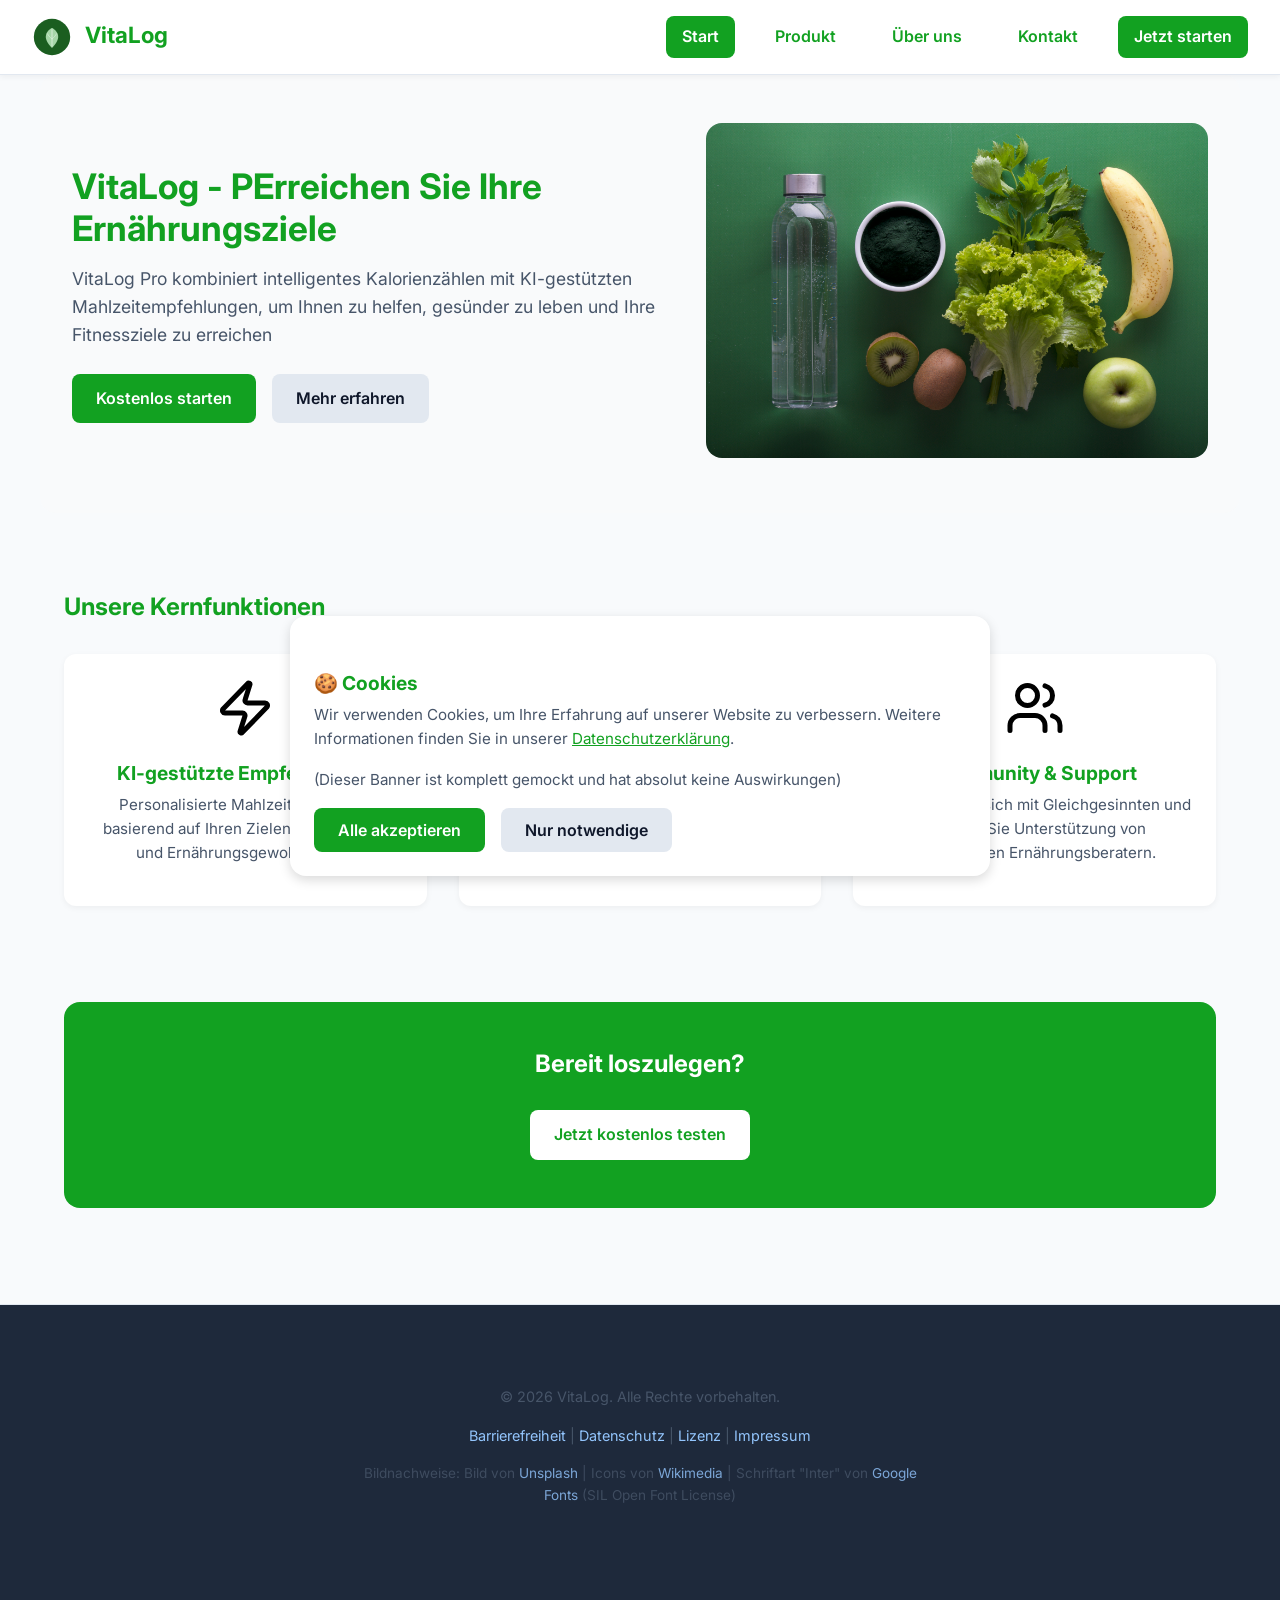
==== commit 5fe6260b: "Changed style/icons and photos" ====
--- a/index.html
+++ b/index.html
@@ -5,7 +5,7 @@
     <meta charset="UTF-8">
     <meta name="viewport" content="width=device-width, initial-scale=1.0">
     <meta name="description" content="Willkommen bei FokusFlow - der innovativen Planungs-Software.">
-    <title>FocusFlow - Produktiv arbeiten</title>
+    <title>VitaLog - Produktiv arbeiten</title>
     <link rel="preconnect" href="https://fonts.googleapis.com">
     <link rel="preconnect" href="https://fonts.gstatic.com" crossorigin>
     <link href="https://fonts.googleapis.com/css2?family=Inter:wght@400;500;600;700&display=swap" rel="stylesheet">
@@ -17,8 +17,8 @@
     <header class="site-header">
         <div class="logo">
             <a href="index.html">
-                <img src="https://cdn-icons-png.flaticon.com/512/10450/10450953.png" alt="Raketen Logo" style="height: 40px; width: auto; vertical-align: middle; margin-right: 8px;">
-                FocusFlow
+                <img src="images/leaf.svg" alt="Leaf Logo" style="height: 40px; width: auto; vertical-align: middle; margin-right: 8px;">
+                VitaLog
             </a>
         </div>
         <nav aria-label="Hauptnavigation">
@@ -33,9 +33,9 @@
     <main id="main-content">
         <section class="hero container">
             <div class="hero-text">
-                <h1>FocusFlow - Produktiv arbeiten, klar strukturiert</h1>
+                <h1>VitaLog - PErreichen Sie Ihre Ernährungsziele</h1>
                 <p>
-                    Organisiere Aufgaben, Projekte und Fokus-Zeitblöcke in einer intuitiven Web-App. Für Studierende, Freelancer und kleine Teams.
+                  VitaLog Pro kombiniert intelligentes Kalorienzählen mit KI-gestützten Mahlzeitempfehlungen, um Ihnen zu helfen, gesünder zu leben und Ihre Fitnessziele zu erreichen
                 </p>
                 <div class="hero-buttons">
                     <a href="anmelden.html" class="btn-primary">Kostenlos starten</a>
@@ -43,8 +43,8 @@
                 </div>
             </div>
             <div class="hero-image">
-                <img src="https://images.unsplash.com/photo-1551434678-e076c223a692?w=600&h=400&fit=crop" 
-                     alt="Team arbeitet zusammen an innovativen Projekten">
+                <img src="images/image.jpg" 
+                     alt="Healthy Food Image">
             </div>
         </section>
 
@@ -53,24 +53,24 @@
             
             <div class="feature-grid">
                 <div class="feature">
-                    <img src="./images/icon-task.svg" 
-                         alt="Aufgaben Icon">
-                    <h3>Aufgabenmanagement</h3>
-                    <p>Aufgaben übersichtlich organisieren, priorisieren und nachverfolgen. Alles an einem Ort.</p>
+                    <img src="images/lightning.svg" 
+                         alt="Blitz Icon">
+                    <h3>KI-gestützte Empfehlungen</h3>
+                    <p>Personalisierte Mahlzeitvorschläge basierend auf Ihren Zielen, Präferenzen und Ernährungsgewohnheiten.</p>
                 </div>
                 
                 <div class="feature">
-                    <img src="./images/icon-project.svg" 
+                    <img src="images/camera.svg" 
                          alt="Projekt Icon">
-                    <h3>Projektübersicht</h3>
-                    <p>Projekte bündeln und Fortschritte klar visualisieren.</p>
+                    <h3>Barcode-Scanner </h3>
+                    <p>Scannen Sie einfach Produkte und erhalten Sie sofort vollständige Nährwertinformationen.</p>
                 </div>
                 
                 <div class="feature">
-                    <img src="./images/icon-time.svg" 
-                         alt="Zeituhr Icon">
-                    <h3>Zeitplanung & Fokus</h3>
-                    <p>Fokussierte Arbeitsblöcke erstellen und Ablenkungen reduzieren.</p>
+                    <img src="images/users.svg" 
+                         alt="User Icon">
+                    <h3>Community & Support</h3>
+                    <p>Verbinden Sie sich mit Gleichgesinnten und erhalten Sie Unterstützung von zertifizierten Ernährungsberatern.</p>
                 </div>
 
             </div>
@@ -86,7 +86,7 @@
 
     <footer class="site-footer">
         <div class="container">
-            <p>&copy; 2026 FocusFlow. Alle Rechte vorbehalten.</p>
+            <p>&copy; 2026 VitaLog. Alle Rechte vorbehalten.</p>
             <p>
                 <a href="barrierefreiheit.html">Barrierefreiheit</a> | 
                 <a href="datenschutz.html">Datenschutz</a> | 
@@ -95,7 +95,7 @@
             </p>
             <p style="margin-top: 1rem; font-size: 0.85rem; opacity: 0.8;">
                 Bildnachweise: Bild von <a href="https://unsplash.com" target="_blank" rel="noopener">Unsplash</a> | 
-                Icons von <a href="https://commons.wikimedia.org" target="_blank" rel="noopener">Wikimedia</a>  | 
+                Icons von <a href="https://lucide.dev/icons/zap" target="_blank" rel="noopener">Wikimedia</a>  | 
                 Schriftart "Inter" von <a href="https://fonts.google.com" target="_blank" rel="noopener">Google Fonts</a> 
                 (SIL Open Font License)
             </p>
--- a/style.css
+++ b/style.css
@@ -1,8 +1,8 @@
 /* css variablen und design marken */
 :root {
   /* Colors */
-  --color-primary: #2563eb;
-  --color-primary-hover: #1e40af;
+  --color-primary: #12a121;
+  --color-primary-hover: #227f14;
   --color-bg: #f8fafc;
   --color-surface: #ffffff;
   --color-text: #0f172a;
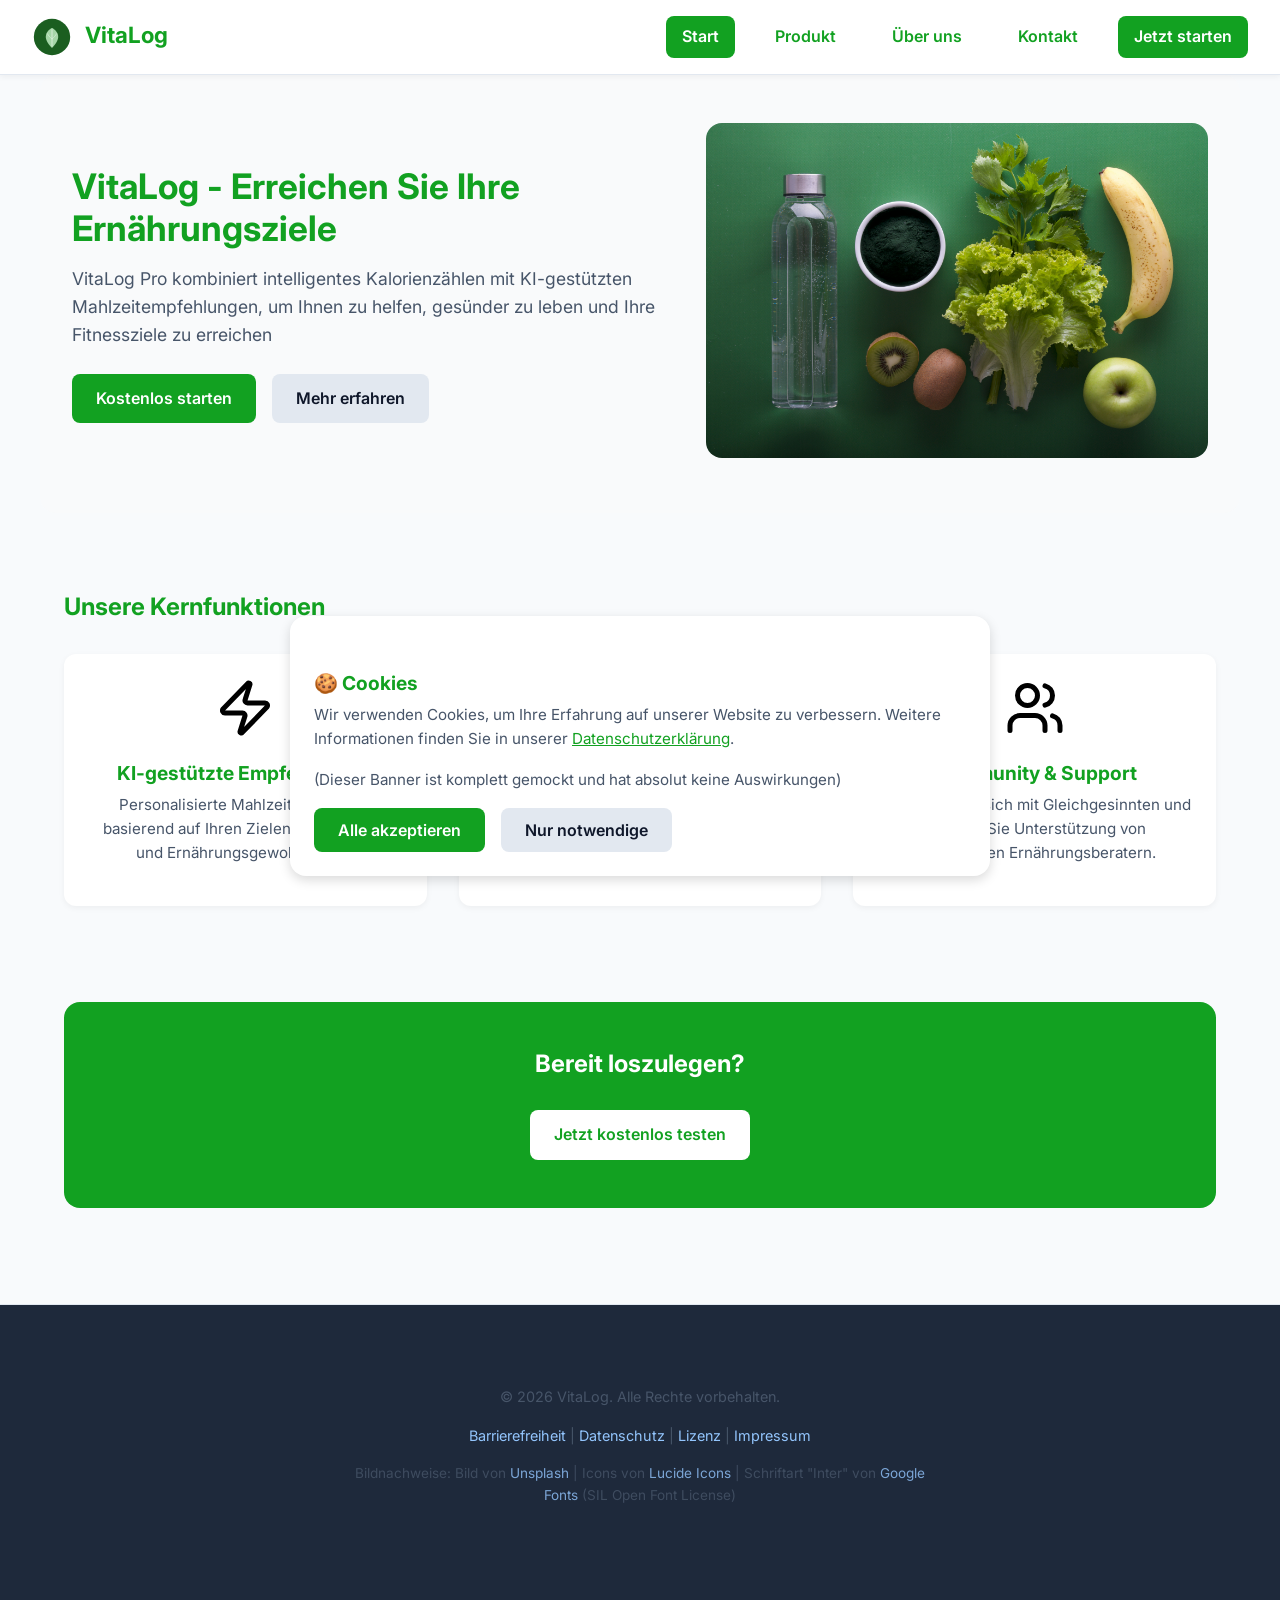
==== commit d7e44f74: "Impressum (footer)" ====
--- a/index.html
+++ b/index.html
@@ -33,7 +33,7 @@
     <main id="main-content">
         <section class="hero container">
             <div class="hero-text">
-                <h1>VitaLog - PErreichen Sie Ihre Ernährungsziele</h1>
+                <h1>VitaLog - Erreichen Sie Ihre Ernährungsziele</h1>
                 <p>
                   VitaLog Pro kombiniert intelligentes Kalorienzählen mit KI-gestützten Mahlzeitempfehlungen, um Ihnen zu helfen, gesünder zu leben und Ihre Fitnessziele zu erreichen
                 </p>
@@ -95,7 +95,7 @@
             </p>
             <p style="margin-top: 1rem; font-size: 0.85rem; opacity: 0.8;">
                 Bildnachweise: Bild von <a href="https://unsplash.com" target="_blank" rel="noopener">Unsplash</a> | 
-                Icons von <a href="https://lucide.dev/icons/zap" target="_blank" rel="noopener">Wikimedia</a>  | 
+                Icons von <a href="https://lucide.dev/icons/zap" target="_blank" rel="noopener">Lucide Icons</a>  | 
                 Schriftart "Inter" von <a href="https://fonts.google.com" target="_blank" rel="noopener">Google Fonts</a> 
                 (SIL Open Font License)
             </p>
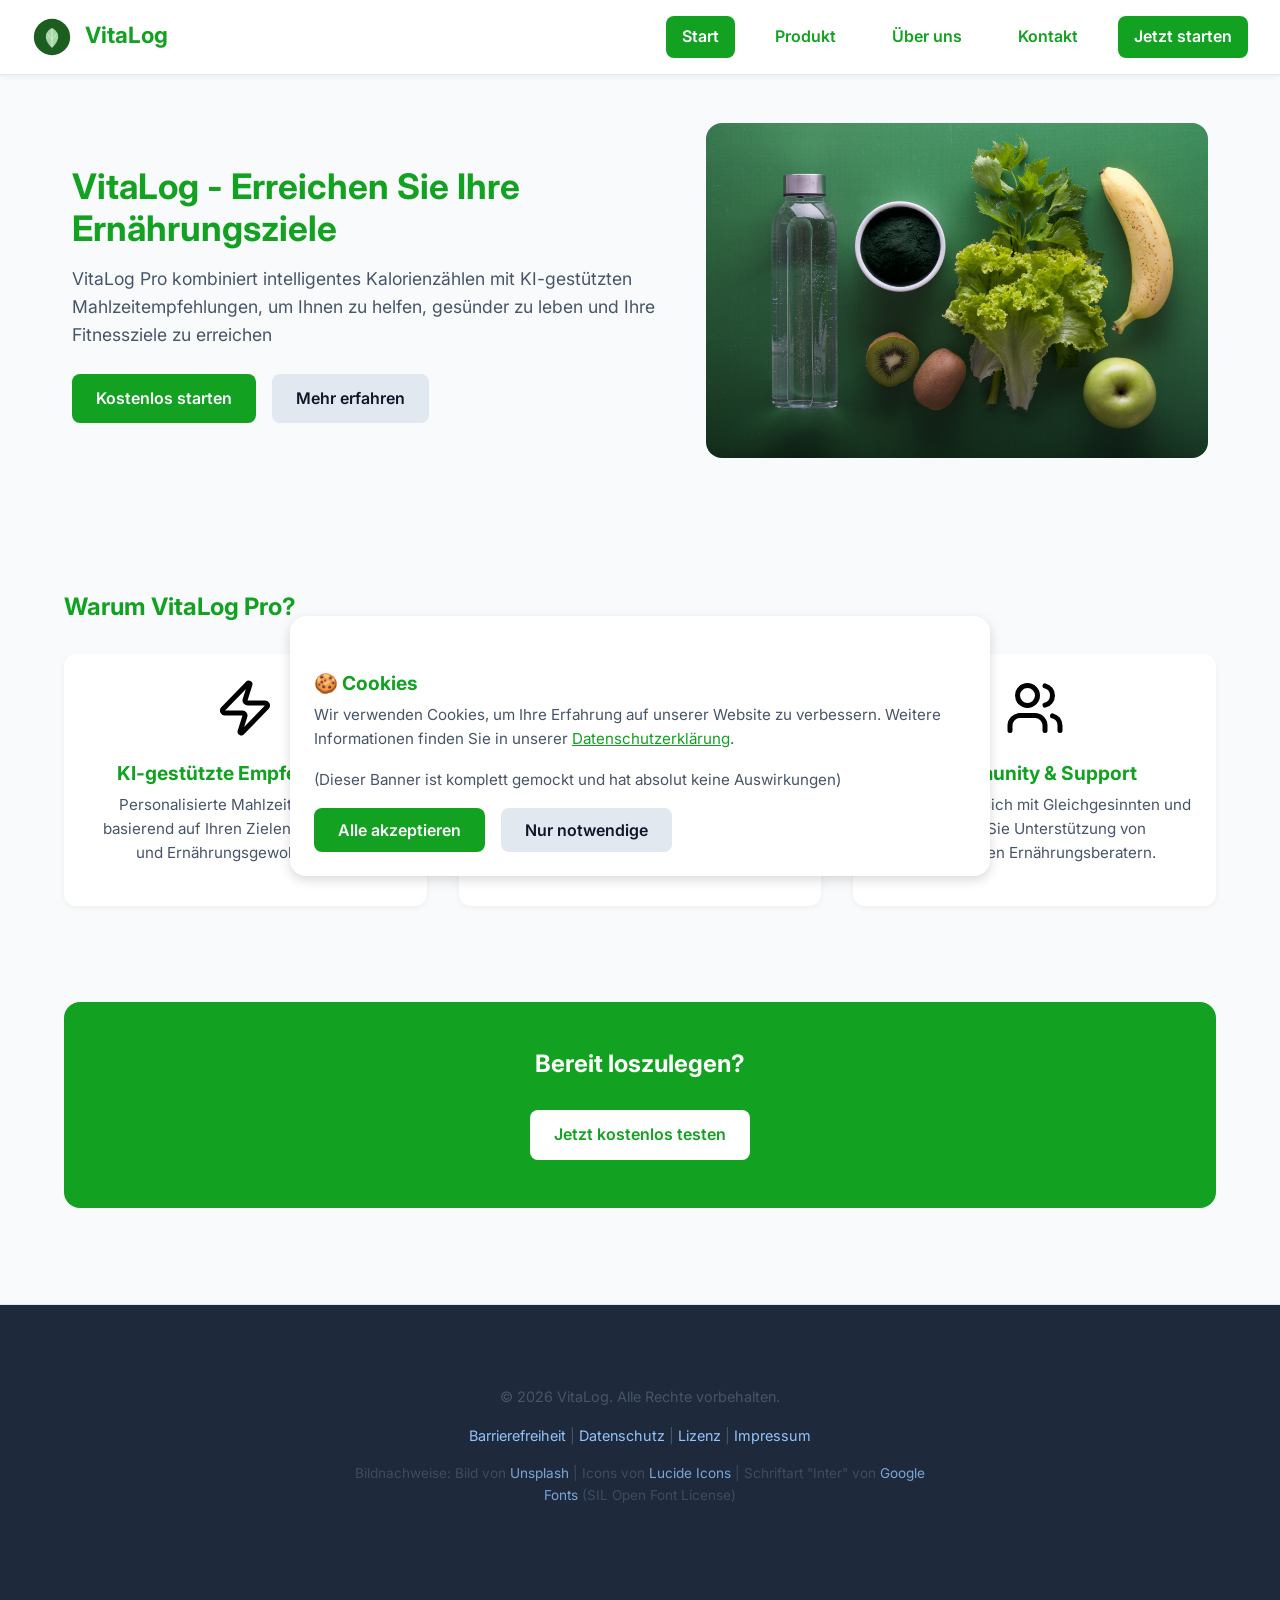
==== commit a23edd35: "pro message" ====
--- a/index.html
+++ b/index.html
@@ -49,7 +49,7 @@
         </section>
 
         <section class="container">
-            <h2>Unsere Kernfunktionen</h2>
+            <h2>Warum VitaLog Pro?</h2>
             
             <div class="feature-grid">
                 <div class="feature">
